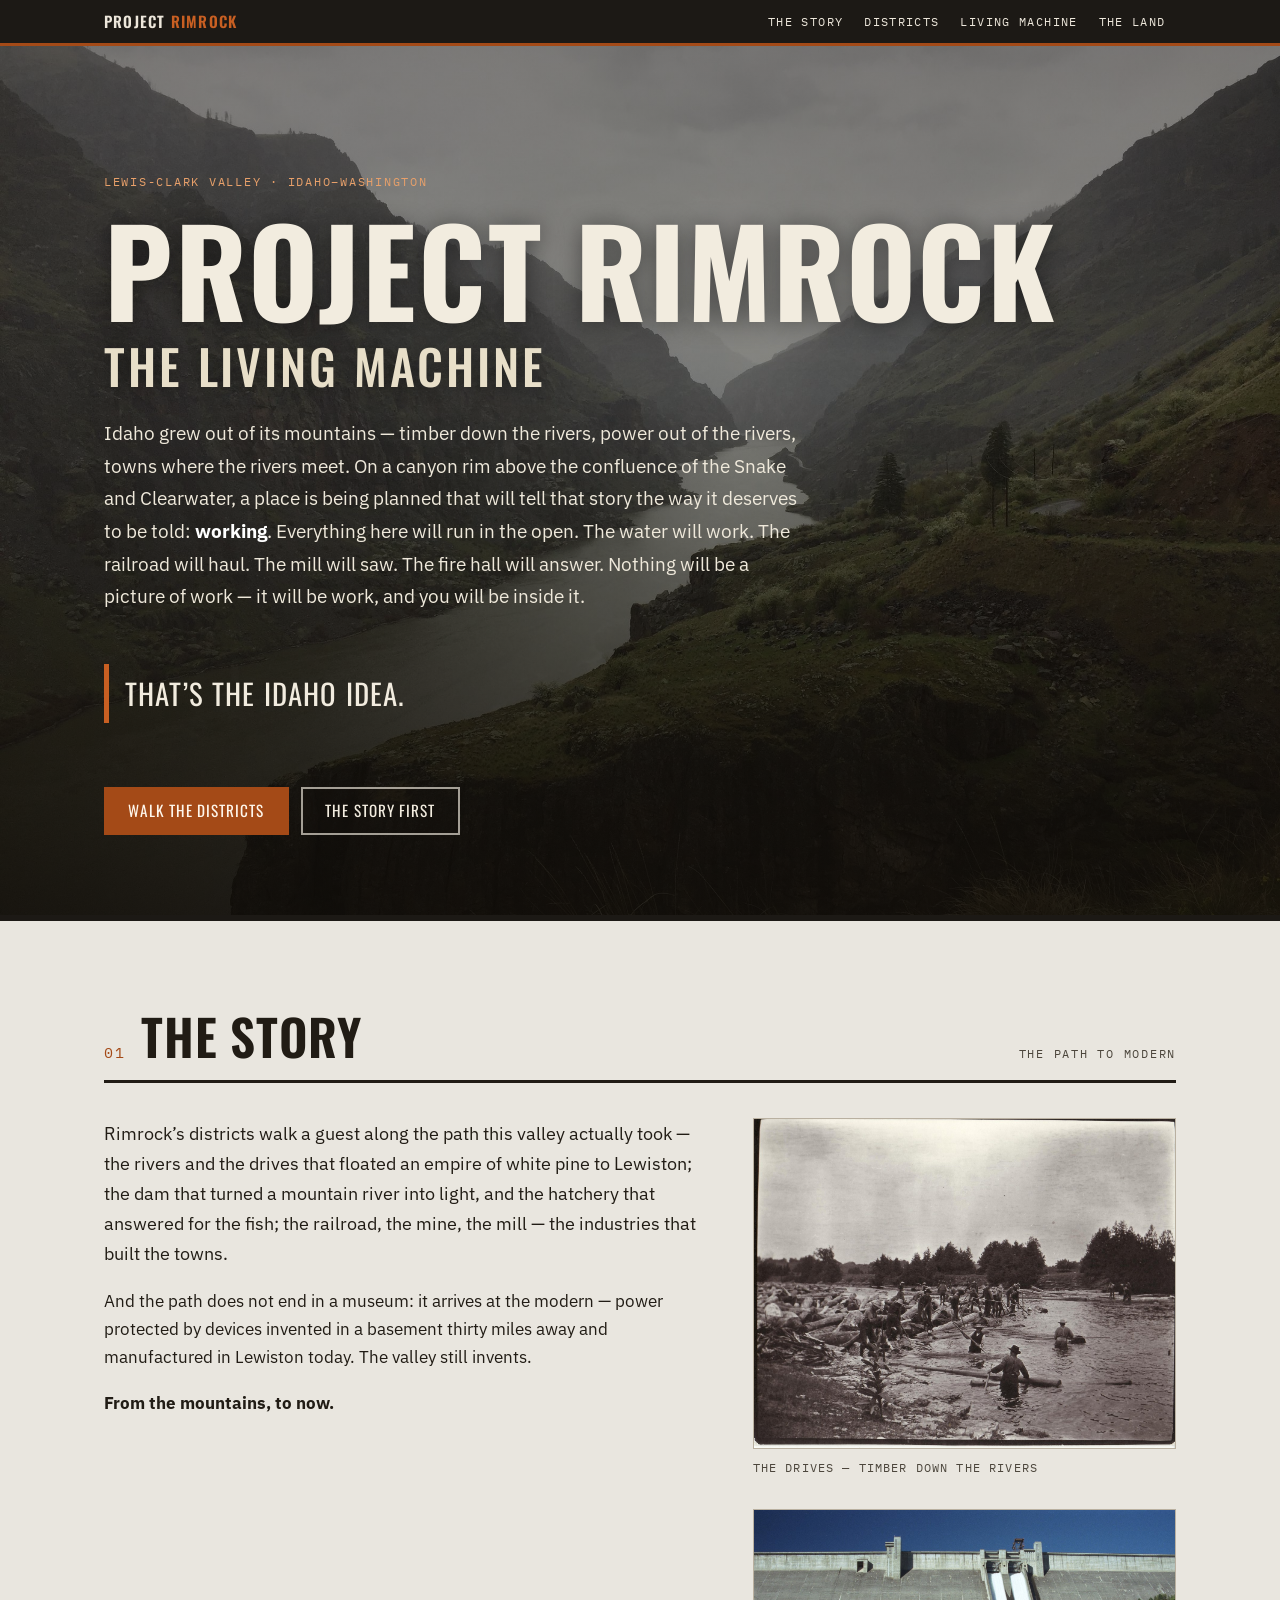
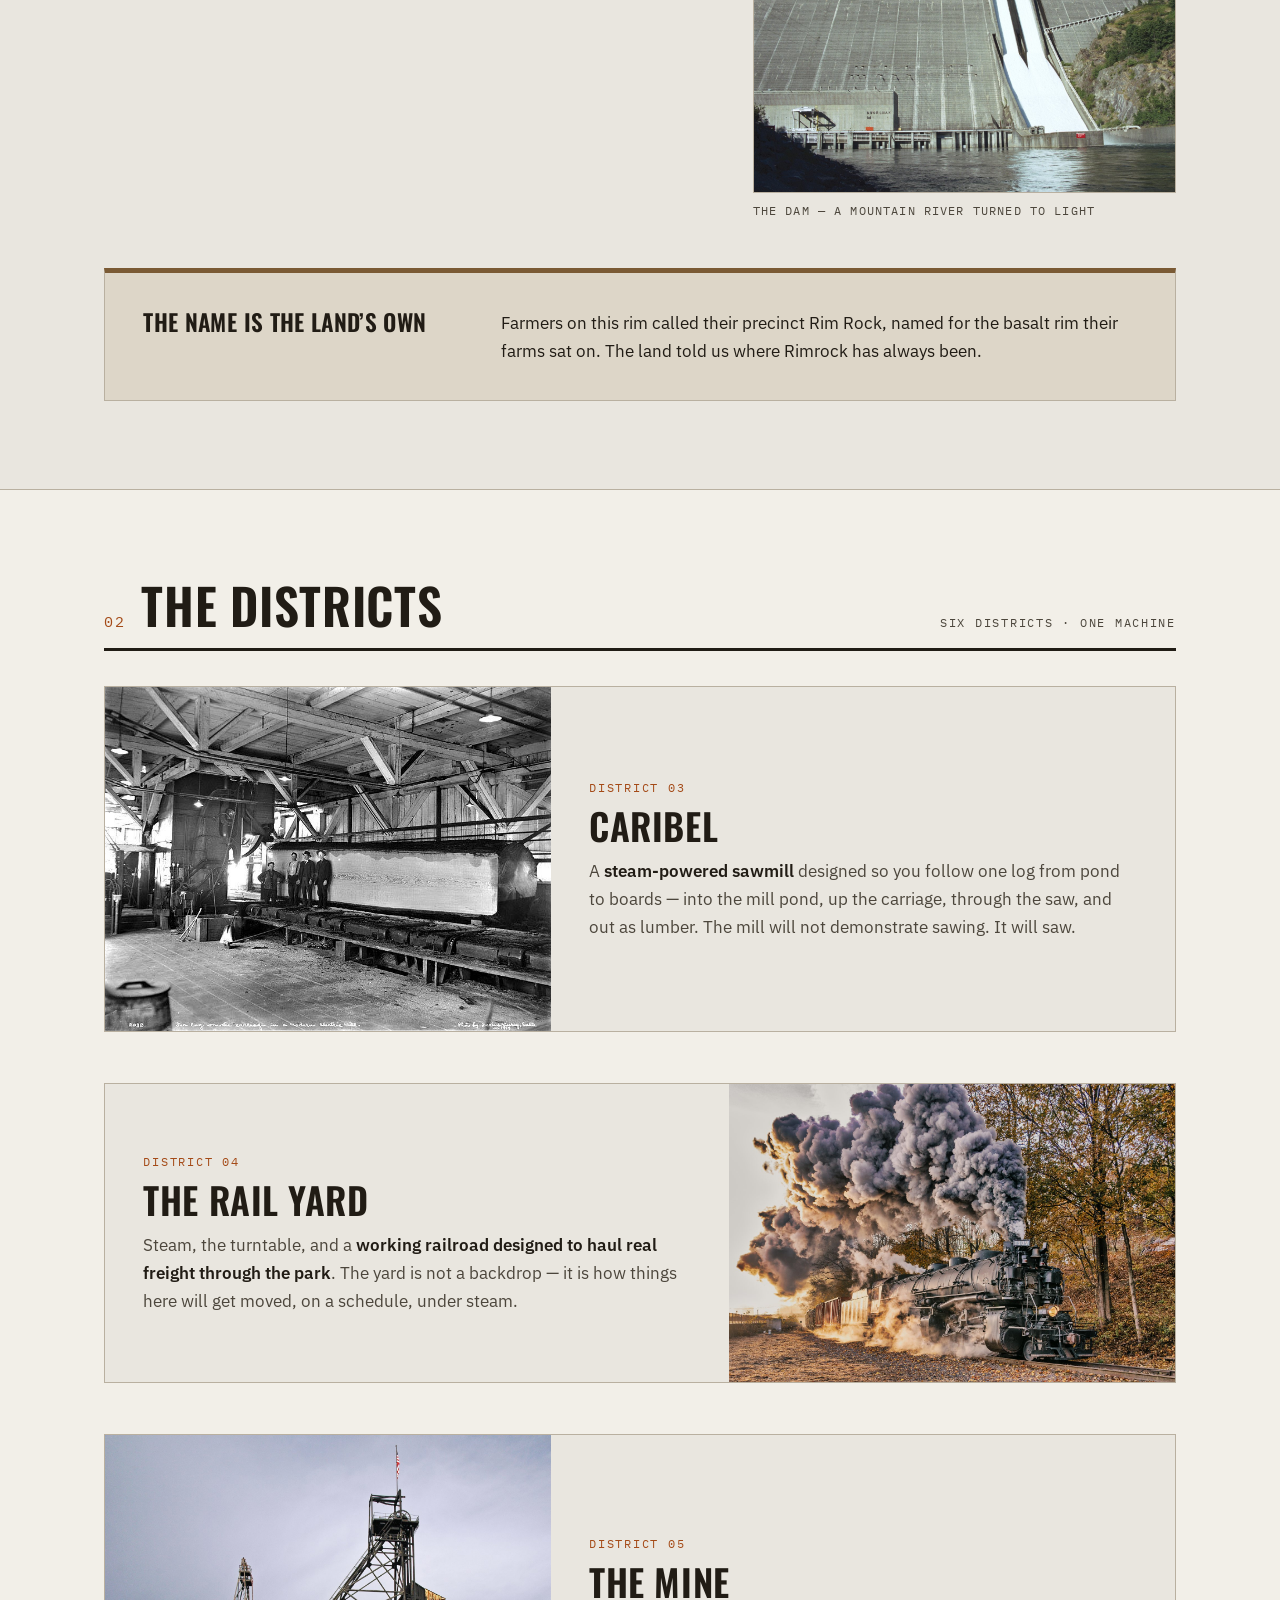
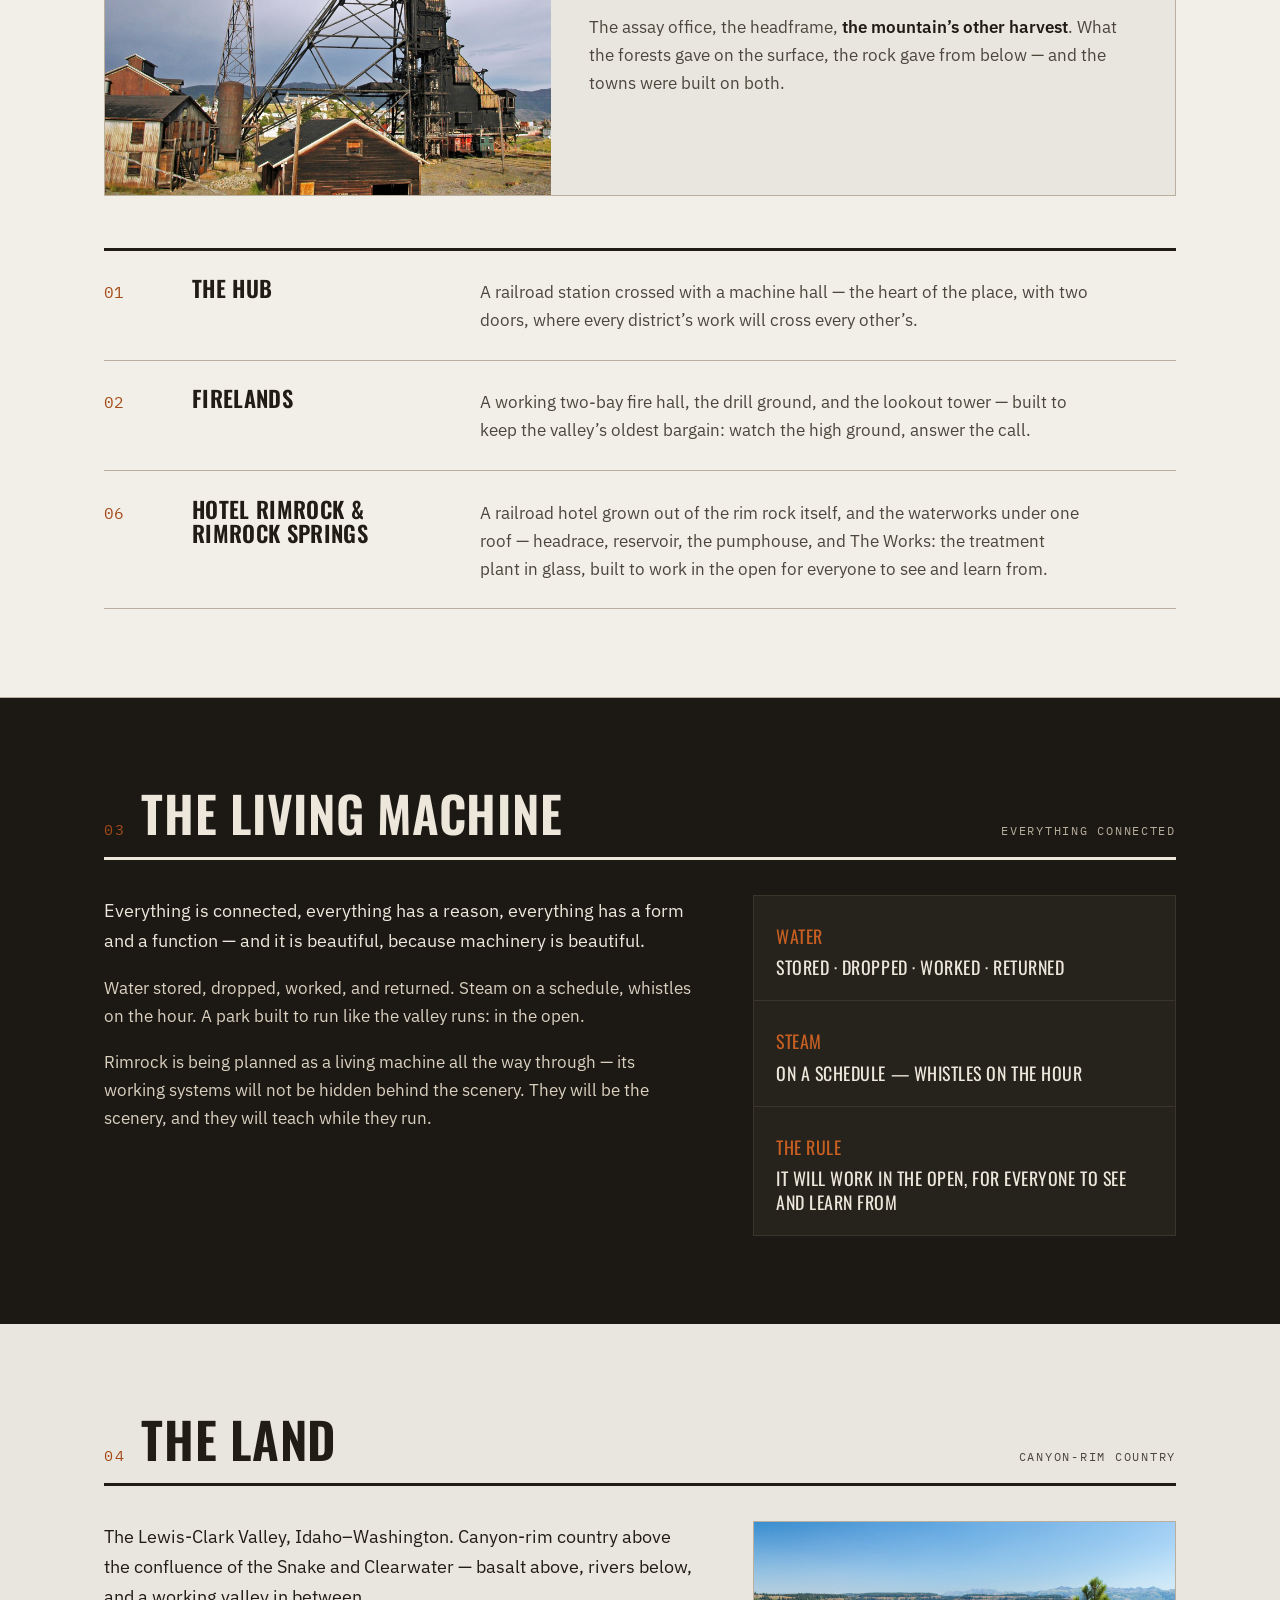
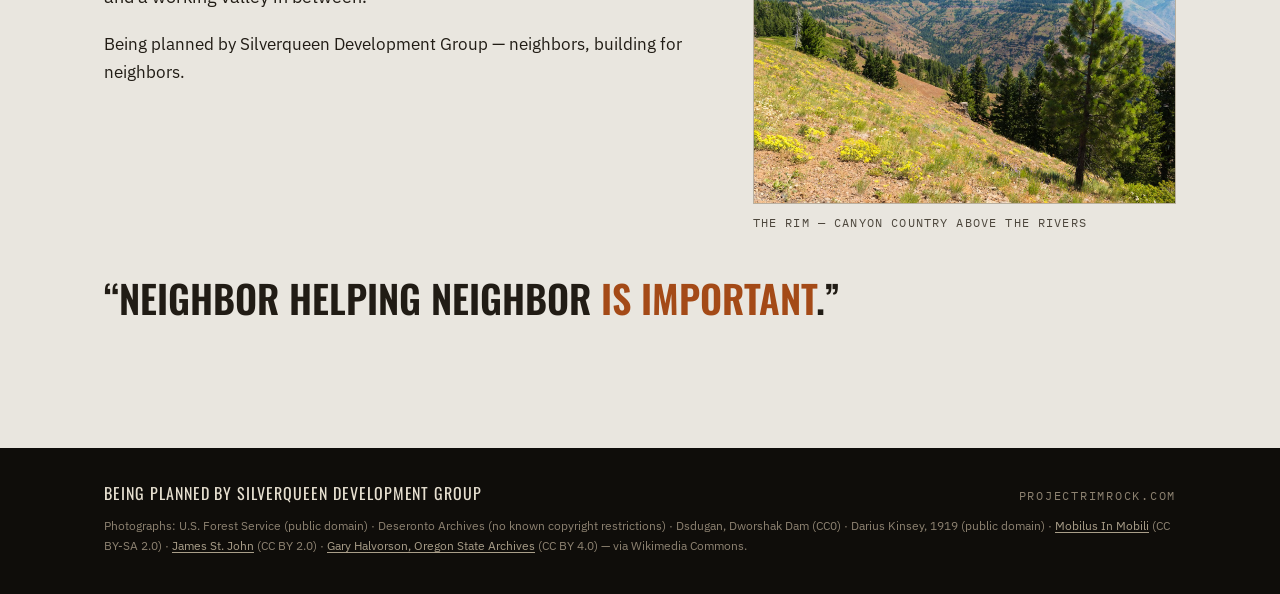
==== index.html @ c1a07d6e "Publish Project Rimrock website — story site for projectrimrock.com" ====
<!doctype html>
<html lang="en">
  <head>
    <meta charset="utf-8" />
    <meta name="viewport" content="width=device-width, initial-scale=1, viewport-fit=cover" />
    <meta name="color-scheme" content="light dark" />
    <meta name="description" content="Project Rimrock — the Living Machine. A working place on a canyon rim in the Lewis-Clark Valley, built around the story of how Idaho grew: timber, rivers, rail, mine, mill, and power. That's the Idaho idea." />
    <link rel="icon" href="data:," />
    <title>Project Rimrock</title>
    <link rel="preconnect" href="https://fonts.googleapis.com" />
    <link rel="preconnect" href="https://fonts.gstatic.com" crossorigin />
    <link href="https://fonts.googleapis.com/css2?family=Oswald:wght@400;500;600;700&family=IBM+Plex+Sans:ital,wght@0,400;0,500;0,600;1,400&family=IBM+Plex+Mono:wght@400;500&display=swap" rel="stylesheet" />
    <style>
      button, [role="button"], select, summary, input:not([type="checkbox"], [type="radio"]) { min-height: 2.75rem; }
      a { min-height: 2rem; }

      :root {
        color-scheme: light dark;
        --bg: #e9e6df;
        --bg-raise: #f2efe8;
        --ink: #211c15;
        --ink-soft: #4c463c;
        --line: #b9b0a0;
        --basalt: #1c1915;
        --basalt-2: #26221c;
        --basalt-ink: #ede7db;
        --basalt-soft: #b7ad9c;
        --rust: #a44a17;
        --rust-bright: #c85f22;
        --timber: #7a5a34;
        --steel: #5d6066;
        --plate: #ddd6c8;
      }
      @media (prefers-color-scheme: dark) {
        :root {
          --bg: #171410;
          --bg-raise: #201c16;
          --ink: #ece5d6;
          --ink-soft: #b3a892;
          --line: #3d372c;
          --basalt: #100e0b;
          --basalt-2: #1a1712;
          --plate: #242019;
          --rust: #d97e3e;
          --rust-bright: #e08d4c;
        }
      }

      * { box-sizing: border-box; }
      html { scroll-behavior: smooth; }
      @media (prefers-reduced-motion: reduce) { html { scroll-behavior: auto; } }
      body {
        margin: 0;
        background: var(--bg);
        color: var(--ink);
        font-family: "IBM Plex Sans", system-ui, sans-serif;
        font-size: 1.0625rem;
        line-height: 1.65;
      }
      img { display: block; max-width: 100%; }
      h1, h2, h3, .display {
        font-family: "Oswald", "Arial Narrow", sans-serif;
        text-transform: uppercase;
        letter-spacing: 0.015em;
        line-height: 1.08;
        margin: 0;
      }
      .mono {
        font-family: "IBM Plex Mono", ui-monospace, monospace;
        font-size: 0.78rem;
        letter-spacing: 0.14em;
        text-transform: uppercase;
      }
      .wrap { max-width: 72rem; margin: 0 auto; padding: 0 1.25rem; }
      @media (min-width: 760px) { .wrap { padding: 0 2.5rem; } }

      /* ---------- top strip ---------- */
      .topstrip {
        background: var(--basalt);
        color: var(--basalt-ink);
        border-bottom: 3px solid var(--rust);
        position: sticky; top: 0; z-index: 20;
      }
      .topstrip .wrap {
        display: flex; align-items: center; justify-content: space-between;
        gap: 1rem; padding-top: 0.35rem; padding-bottom: 0.35rem;
      }
      .topstrip .mark {
        font-family: "Oswald", sans-serif; font-weight: 600;
        text-transform: uppercase; letter-spacing: 0.08em; font-size: 0.95rem;
        white-space: nowrap;
      }
      .topstrip .mark span { color: var(--rust-bright); }
      nav { display: flex; flex-wrap: wrap; }
      nav a {
        color: var(--basalt-ink); text-decoration: none;
        font-family: "IBM Plex Mono", monospace; font-size: 0.72rem;
        letter-spacing: 0.12em; text-transform: uppercase;
        display: inline-flex; align-items: center; padding: 0 0.65rem;
      }
      nav a:hover, nav a:focus-visible { color: var(--rust-bright); }
      @media (max-width: 620px) {
        nav a { padding: 0 0.45rem; font-size: 0.66rem; }
        .topstrip .mark { font-size: 0.82rem; }
        .topstrip .wrap { flex-direction: column; align-items: flex-start; gap: 0.1rem; padding-top: 0.5rem; padding-bottom: 0.5rem; }
        nav { margin-left: -0.45rem; }
      }

      /* ---------- hero ---------- */
      .hero {
        position: relative; color: #f2ecdf;
        background: #14110d;
        border-bottom: 6px solid var(--basalt);
      }
      .hero .photo { position: absolute; inset: 0; }
      .hero .photo img { width: 100%; height: 100%; object-fit: cover; object-position: center 38%; }
      .hero .shade {
        position: absolute; inset: 0;
        background: linear-gradient(180deg, rgba(16,13,9,0.55) 0%, rgba(16,13,9,0.42) 40%, rgba(16,13,9,0.88) 100%);
      }
      .hero .inner {
        position: relative; z-index: 2;
        padding: 4.5rem 0 3.5rem;
        max-width: 72rem; margin: 0 auto; padding-left: 1.25rem; padding-right: 1.25rem;
      }
      @media (min-width: 760px) { .hero .inner { padding: 7rem 2.5rem 5rem; } }
      .hero .mono { color: #e8a06a; }
      .hero h1 {
        font-size: clamp(3rem, 11vw, 7.5rem);
        font-weight: 700; margin: 0.6rem 0 0;
        text-shadow: 0 2px 24px rgba(0,0,0,0.45);
      }
      .hero h1 .thin { display: block; font-size: clamp(1.5rem, 4.6vw, 3rem); font-weight: 500; color: #e8dfc9; letter-spacing: 0.06em; margin-top: 0.4rem; }
      .hero .lede {
        max-width: 44rem; margin-top: 1.6rem;
        font-size: clamp(1.02rem, 2.4vw, 1.2rem); line-height: 1.7;
        color: #efe9db;
      }
      .hero .lede strong { color: #fff; }
      .hero .idea {
        margin-top: 2rem; display: inline-block;
        border-left: 5px solid var(--rust-bright);
        padding: 0.35rem 0 0.35rem 1rem;
        font-family: "Oswald", sans-serif; text-transform: uppercase;
        font-size: clamp(1.25rem, 3.4vw, 1.8rem); letter-spacing: 0.04em;
      }
      .hero .jump { margin-top: 2.2rem; display: flex; flex-wrap: wrap; gap: 0.75rem; }
      .btn {
        display: inline-flex; align-items: center; justify-content: center;
        min-height: 3rem; padding: 0.6rem 1.4rem;
        font-family: "Oswald", sans-serif; text-transform: uppercase; letter-spacing: 0.07em; font-size: 0.95rem;
        text-decoration: none; border: 2px solid transparent; cursor: pointer;
      }
      .btn-rust { background: var(--rust); color: #fff7ec; }
      .btn-rust:hover, .btn-rust:focus-visible { background: var(--rust-bright); }
      .btn-ghost { border-color: rgba(242,236,223,0.65); color: #f2ecdf; background: rgba(20,17,13,0.25); }
      .btn-ghost:hover, .btn-ghost:focus-visible { border-color: #fff; color: #fff; }

      /* ---------- sections ---------- */
      section { padding: 4rem 0; }
      @media (min-width: 760px) { section { padding: 5.5rem 0; } }
      .sec-head { display: flex; align-items: baseline; gap: 1rem; border-bottom: 3px solid var(--ink); padding-bottom: 0.9rem; margin-bottom: 2.2rem; }
      .sec-head .no { font-family: "IBM Plex Mono", monospace; color: var(--rust); font-size: 0.95rem; letter-spacing: 0.1em; }
      .sec-head h2 { font-size: clamp(1.9rem, 5.4vw, 3.1rem); font-weight: 600; }
      .sec-head .tag { margin-left: auto; color: var(--ink-soft); text-align: right; }
      @media (max-width: 620px) { .sec-head .tag { display: none; } }
      .cols { display: grid; gap: 2.5rem; }
      @media (min-width: 900px) { .cols { grid-template-columns: 7fr 5fr; gap: 3.5rem; } }
      .body-copy p { margin: 0 0 1.15rem; max-width: 38rem; }
      .body-copy p:first-child { font-size: 1.14rem; }
      figure { margin: 0; }
      figure img { width: 100%; height: auto; border: 1px solid var(--line); }
      figcaption {
        font-family: "IBM Plex Mono", monospace; font-size: 0.72rem; letter-spacing: 0.1em;
        text-transform: uppercase; color: var(--ink-soft); padding-top: 0.55rem;
      }
      .fig-stack { display: grid; gap: 2rem; align-content: start; }

      .nameplate {
        margin-top: 3rem; background: var(--plate);
        border: 1px solid var(--line); border-top: 5px solid var(--timber);
        padding: 1.8rem 1.6rem;
        display: grid; gap: 1rem;
      }
      @media (min-width: 900px) { .nameplate { grid-template-columns: 4fr 8fr; gap: 2.5rem; padding: 2.2rem 2.4rem; } }
      .nameplate h3 { font-size: 1.45rem; font-weight: 600; }
      .nameplate p { margin: 0; max-width: 44rem; }

      /* ---------- districts ---------- */
      #districts { background: var(--bg-raise); border-top: 1px solid var(--line); border-bottom: 1px solid var(--line); }
      .district-feature {
        display: grid; margin-bottom: 3.2rem;
        border: 1px solid var(--line); background: var(--bg);
      }
      @media (min-width: 900px) {
        .district-feature { grid-template-columns: 5fr 7fr; }
        .district-feature.flip { grid-template-columns: 7fr 5fr; }
        .district-feature.flip .d-photo { order: 2; }
      }
      .d-photo img { width: 100%; height: 100%; object-fit: cover; min-height: 15rem; }
      .d-body { padding: 1.7rem 1.5rem 1.9rem; display: flex; flex-direction: column; justify-content: center; }
      @media (min-width: 760px) { .d-body { padding: 2.3rem 2.4rem; } }
      .d-body .mono { color: var(--rust); }
      .d-body h3 { font-size: clamp(1.6rem, 4vw, 2.3rem); font-weight: 600; margin: 0.5rem 0 0.7rem; }
      .d-body p { margin: 0; max-width: 34rem; color: var(--ink-soft); }
      .d-body p b { color: var(--ink); font-weight: 600; }

      .district-rows { border-top: 3px solid var(--ink); }
      .d-row {
        display: grid; gap: 0.4rem 2rem; padding: 1.6rem 0;
        border-bottom: 1px solid var(--line);
      }
      @media (min-width: 820px) { .d-row { grid-template-columns: 3.5rem 16rem 1fr; align-items: baseline; } }
      .d-row .num { font-family: "IBM Plex Mono", monospace; color: var(--rust); font-size: 1rem; }
      .d-row h3 { font-size: 1.4rem; font-weight: 600; }
      .d-row p { margin: 0; color: var(--ink-soft); max-width: 38rem; }

      /* ---------- living machine ---------- */
      #machine { background: var(--basalt); color: var(--basalt-ink); }
      #machine .sec-head { border-bottom-color: var(--basalt-ink); }
      #machine .sec-head .tag { color: var(--basalt-soft); }
      #machine .body-copy p { color: #d9d0bf; }
      #machine .body-copy p:first-child { color: var(--basalt-ink); }
      .gears { display: grid; gap: 1px; background: #3a352b; border: 1px solid #3a352b; align-content: start; }
      .gear { background: var(--basalt-2); padding: 1.3rem 1.4rem; }
      .gear .mono { color: var(--rust-bright); }
      .gear p { margin: 0.45rem 0 0; font-family: "Oswald", sans-serif; text-transform: uppercase; letter-spacing: 0.03em; font-size: 1.12rem; line-height: 1.35; }

      /* ---------- land ---------- */
      .land-quote {
        margin-top: 2.6rem; text-align: left;
        font-family: "Oswald", sans-serif; text-transform: uppercase;
        font-size: clamp(1.5rem, 4.6vw, 2.4rem); font-weight: 600; line-height: 1.25;
      }
      .land-quote span { color: var(--rust); }

      footer {
        background: #0f0d0a; color: #a99e89;
        padding: 2rem 0 2.4rem; font-size: 0.9rem;
      }
      footer .wrap { display: flex; flex-wrap: wrap; gap: 0.6rem 2.5rem; align-items: baseline; justify-content: space-between; }
      footer .built { font-family: "Oswald", sans-serif; text-transform: uppercase; letter-spacing: 0.06em; color: #e6dfd0; font-size: 1rem; }
      footer .mono { color: #8d8271; }
      footer .credits { flex-basis: 100%; font-size: 0.78rem; line-height: 1.6; color: #8d8271; margin: 0; }
      footer .credits a { color: #a99e89; text-decoration: underline; text-underline-offset: 2px; display: inline; min-height: 0; padding: 0.35rem 0; }
      footer .credits a:hover, footer .credits a:focus-visible { color: #e6dfd0; }
    </style>
  </head>
  <body>

    <div class="topstrip">
      <div class="wrap">
        <div class="mark">Project <span>Rimrock</span></div>
        <nav aria-label="Sections">
          <a href="#story">The Story</a>
          <a href="#districts">Districts</a>
          <a href="#machine">Living Machine</a>
          <a href="#land">The Land</a>
        </nav>
      </div>
    </div>

    <!-- HERO -->
    <header class="hero">
      <div class="photo" aria-hidden="true"><img src="[data-uri]" alt="" /></div>
      <div class="shade" aria-hidden="true"></div>
      <div class="inner">
        <p class="mono">Lewis-Clark Valley &middot; Idaho&ndash;Washington</p>
        <h1>Project Rimrock <span class="thin">The Living Machine</span></h1>
        <p class="lede">Idaho grew out of its mountains &mdash; timber down the rivers, power out of the rivers, towns where the rivers meet. On a canyon rim above the confluence of the Snake and Clearwater, a place is being planned that will tell that story the way it deserves to be told: <strong>working</strong>. Everything here will run in the open. The water will work. The railroad will haul. The mill will saw. The fire hall will answer. Nothing will be a picture of work &mdash; it will be work, and you will be inside it.</p>
        <p class="idea">That&rsquo;s the Idaho idea.</p>
        <div class="jump">
          <a class="btn btn-rust" href="#districts">Walk the districts</a>
          <a class="btn btn-ghost" href="#story">The story first</a>
        </div>
      </div>
    </header>

    <main>
      <!-- THE STORY -->
      <section id="story">
        <div class="wrap">
          <div class="sec-head">
            <span class="no">01</span>
            <h2>The Story</h2>
            <span class="tag mono">The path to modern</span>
          </div>
          <div class="cols">
            <div class="body-copy">
              <p>Rimrock&rsquo;s districts walk a guest along the path this valley actually took &mdash; the rivers and the drives that floated an empire of white pine to Lewiston; the dam that turned a mountain river into light, and the hatchery that answered for the fish; the railroad, the mine, the mill &mdash; the industries that built the towns.</p>
              <p>And the path does not end in a museum: it arrives at the modern &mdash; power protected by devices invented in a basement thirty miles away and manufactured in Lewiston today. The valley still invents.</p>
              <p><strong>From the mountains, to now.</strong></p>
            </div>
            <div class="fig-stack">
              <figure>
                <img src="[data-uri]" alt="Historic photograph of river drivers working a log drive, wading and poling logs down a river choked with timber" width="1400" height="1095" />
                <figcaption>The drives &mdash; timber down the rivers</figcaption>
              </figure>
              <figure>
                <img src="[data-uri]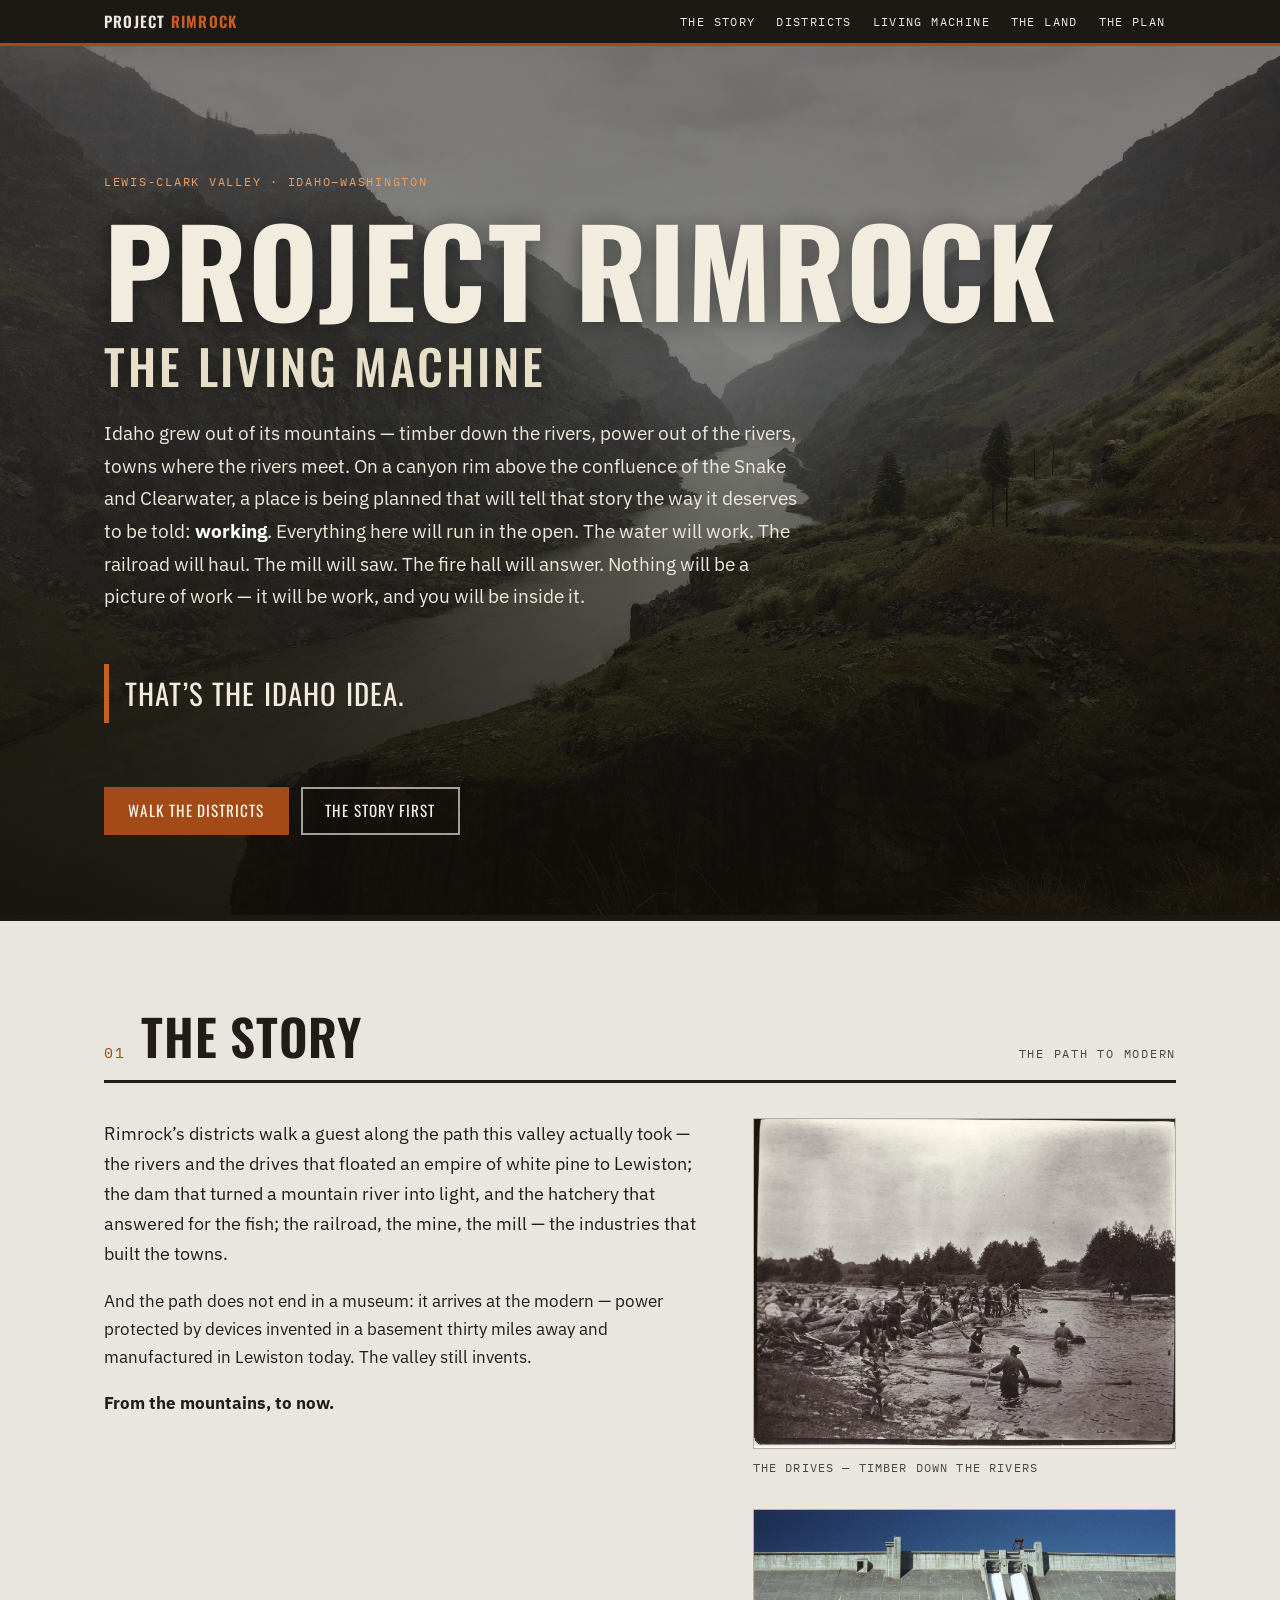
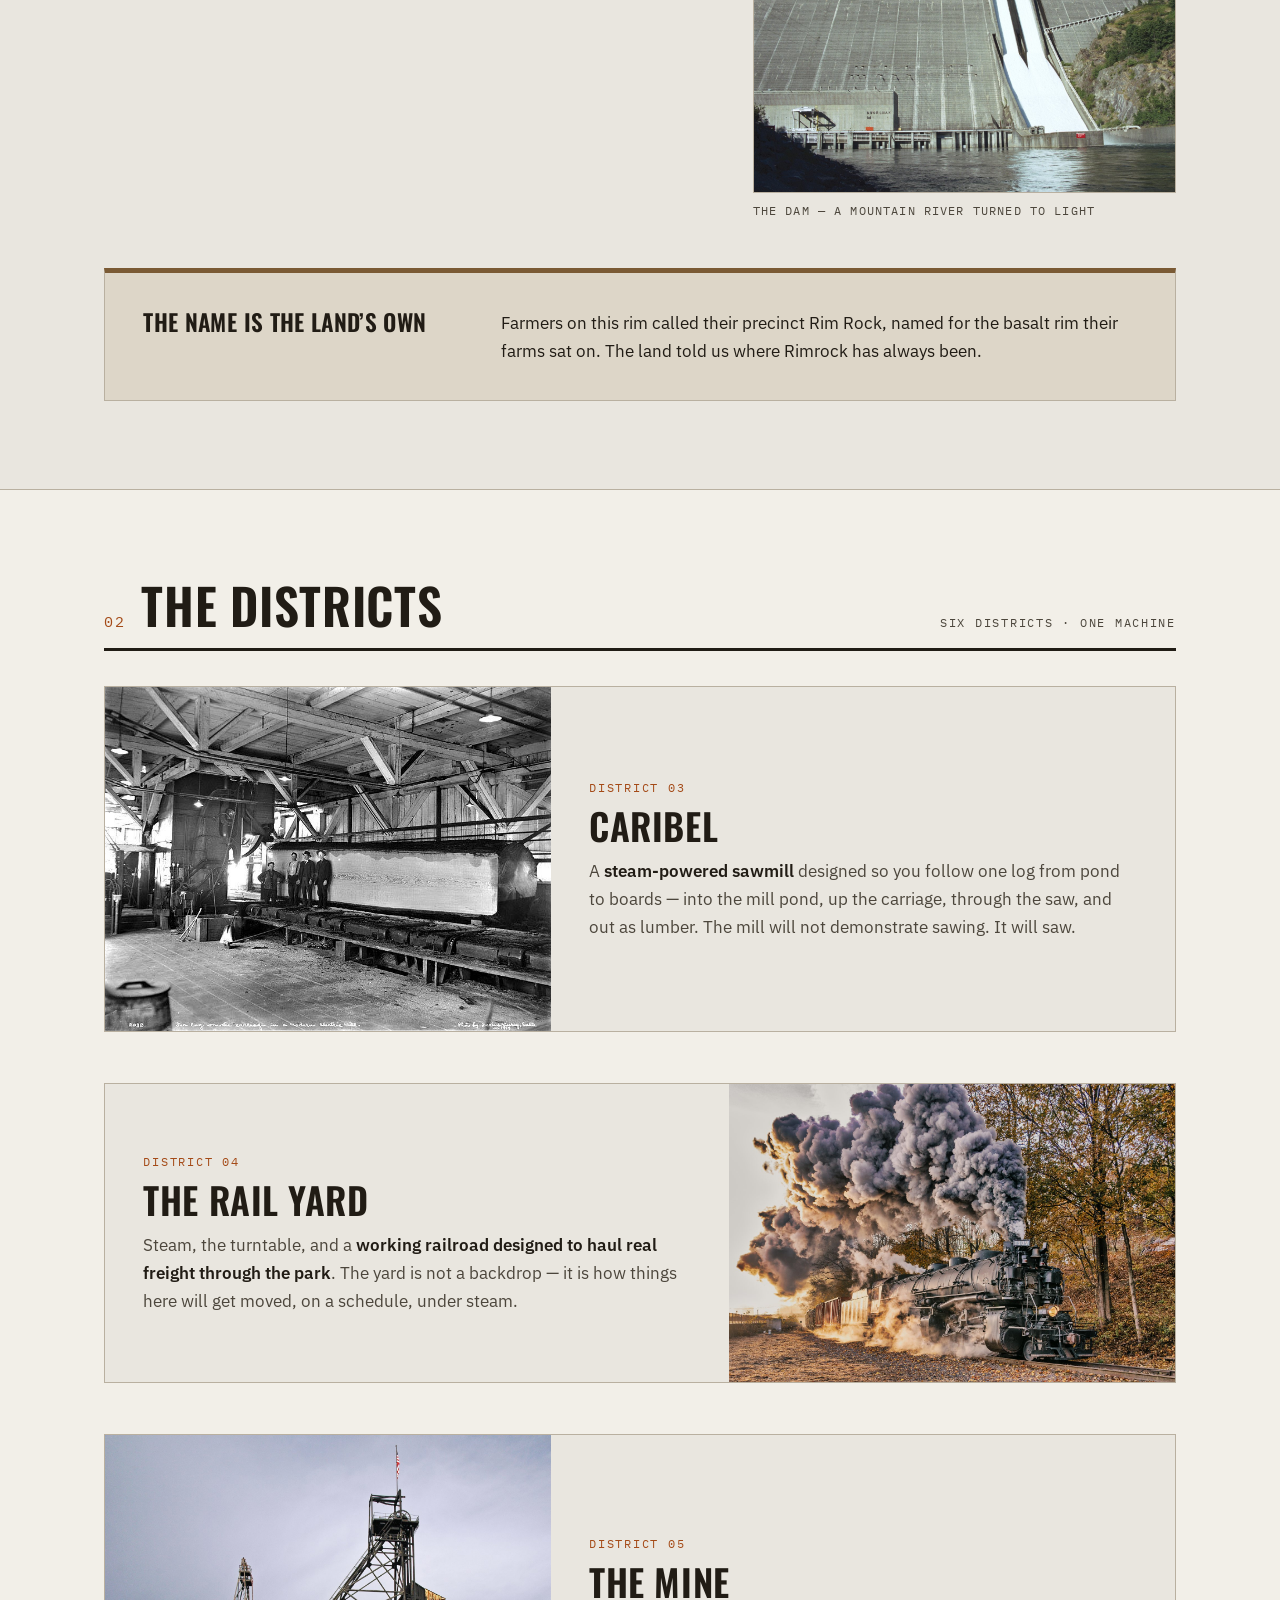
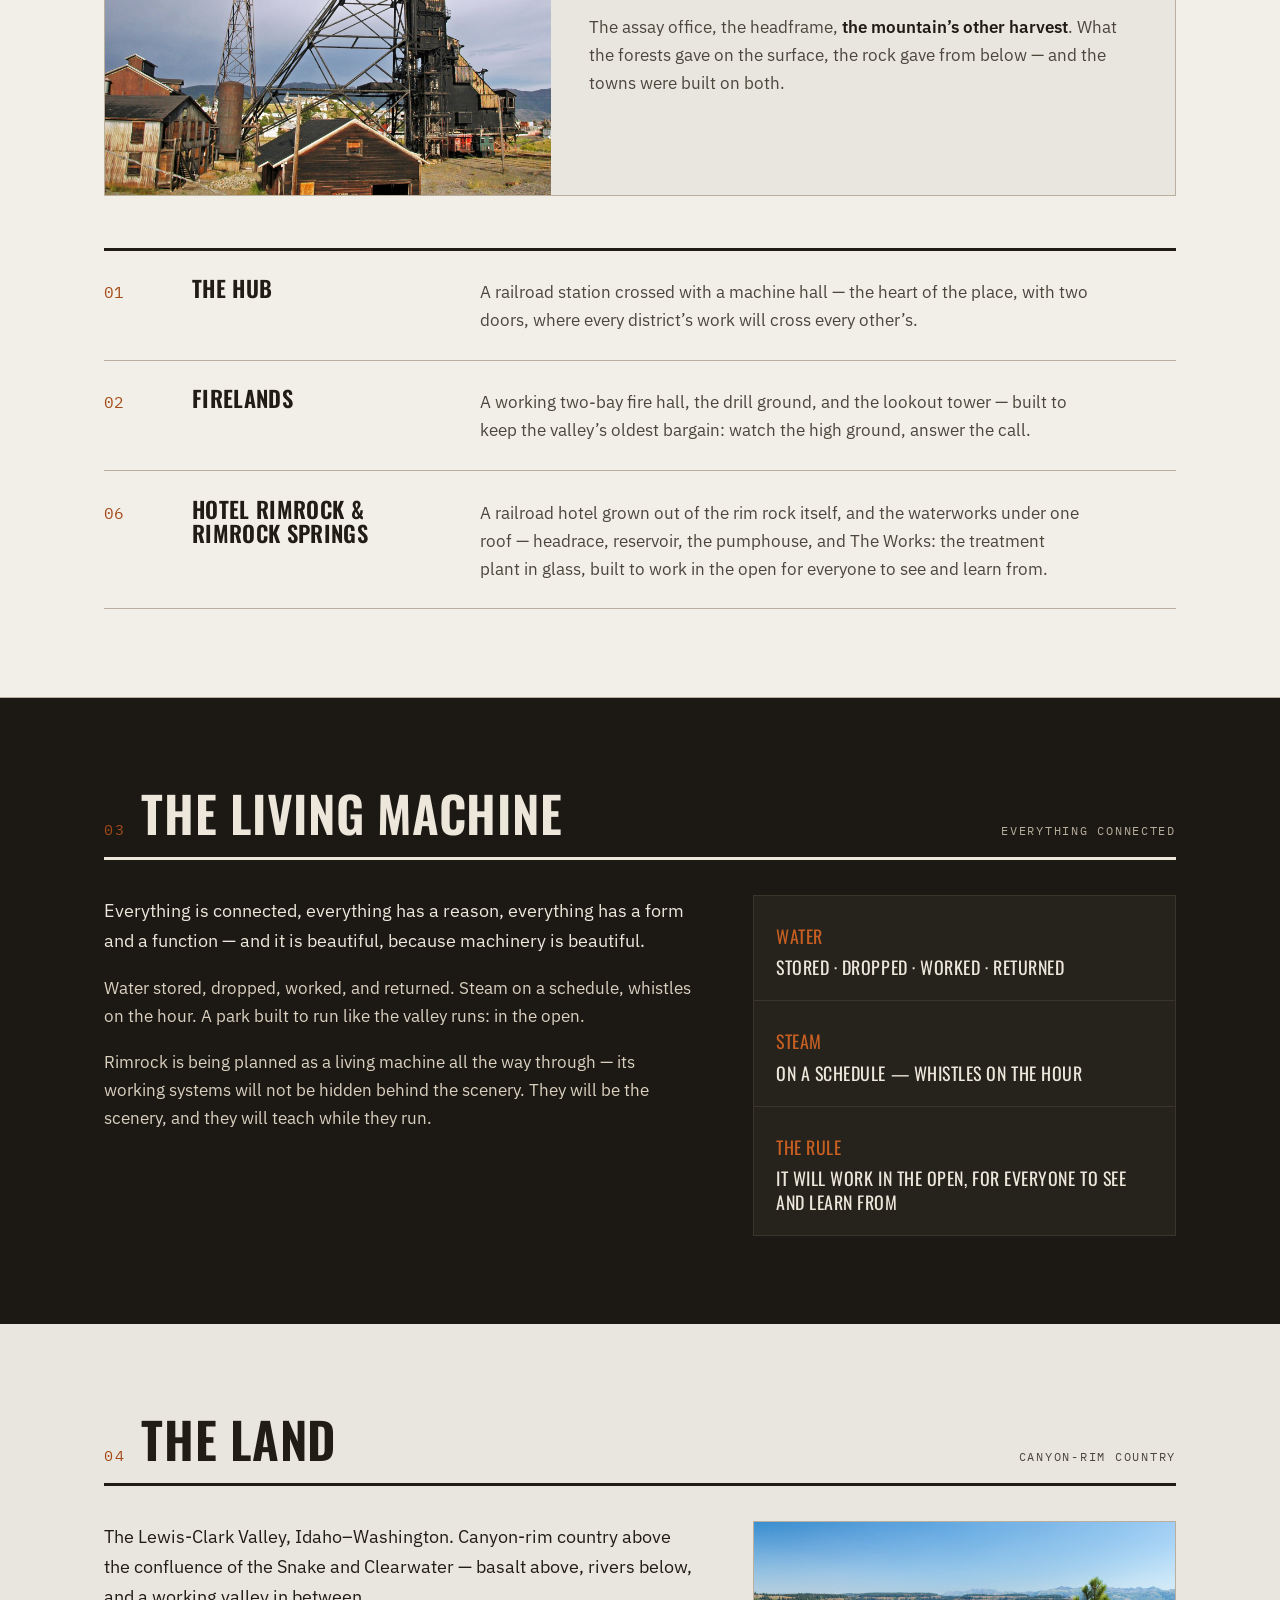
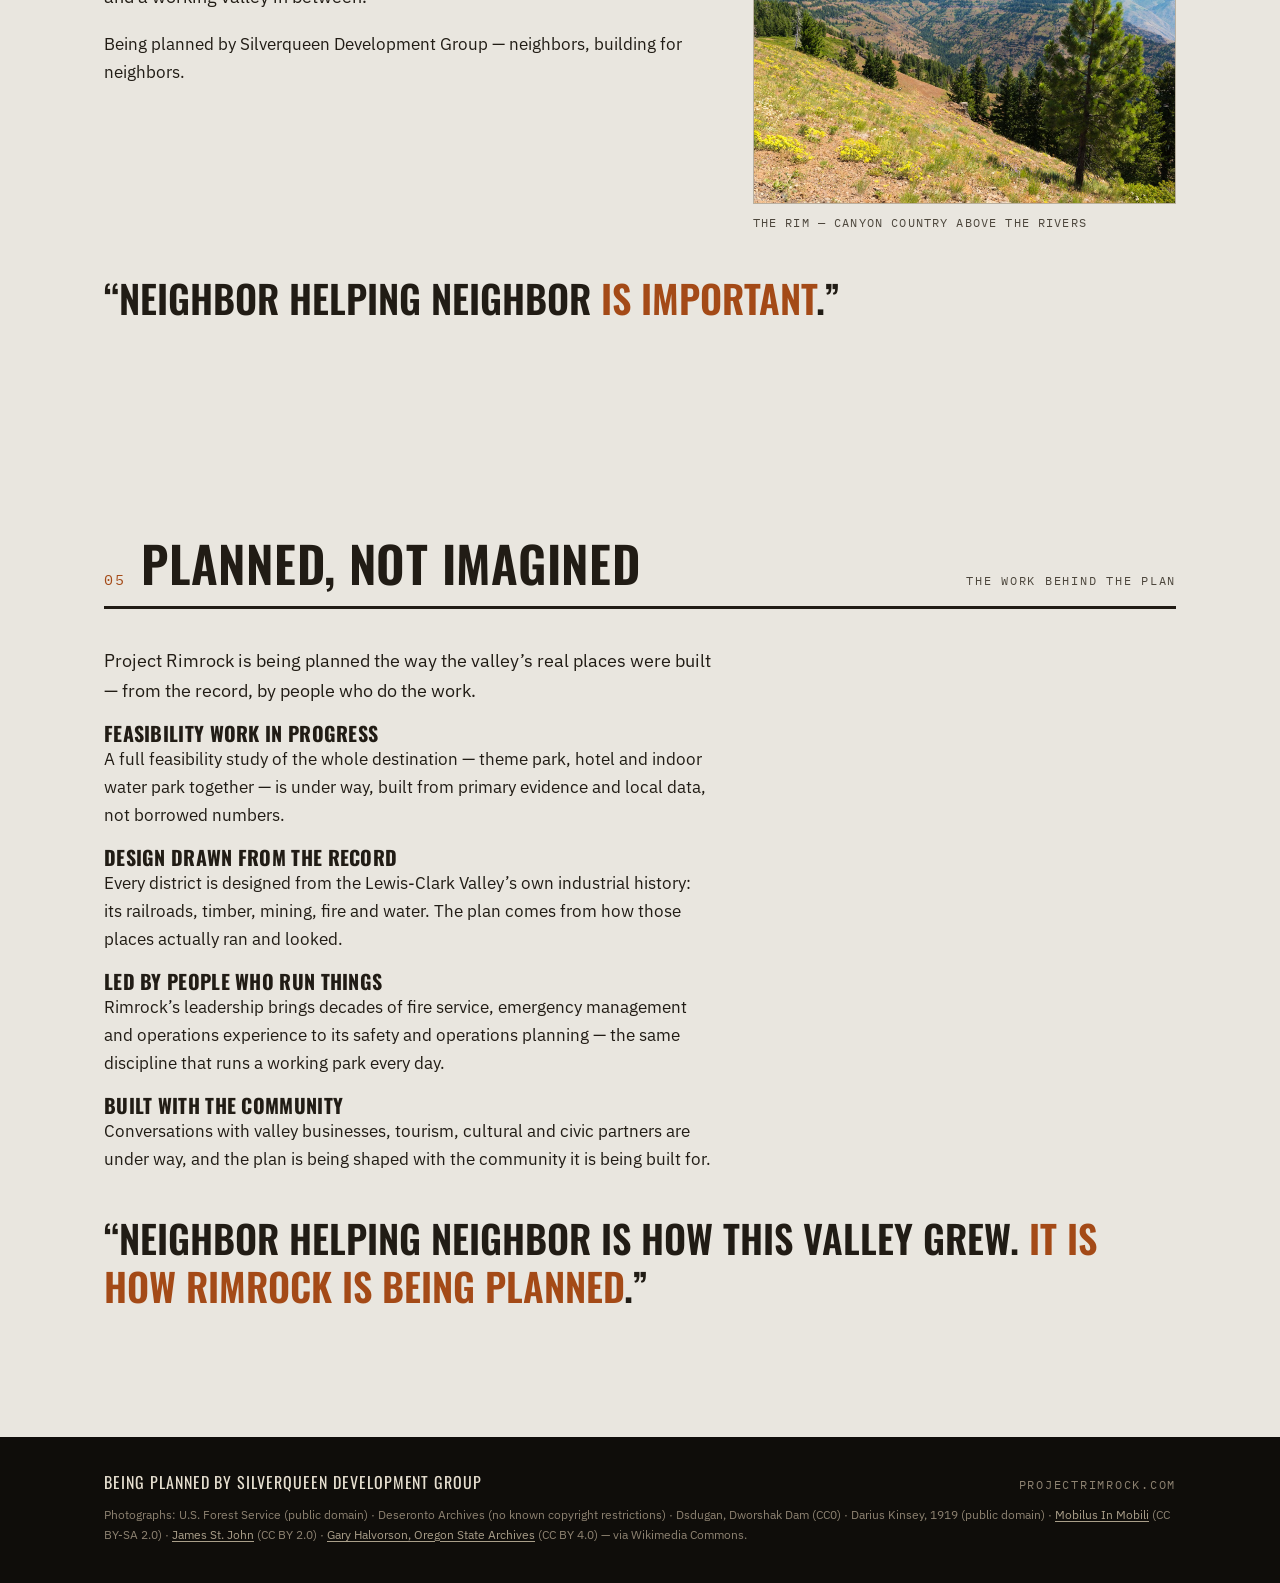
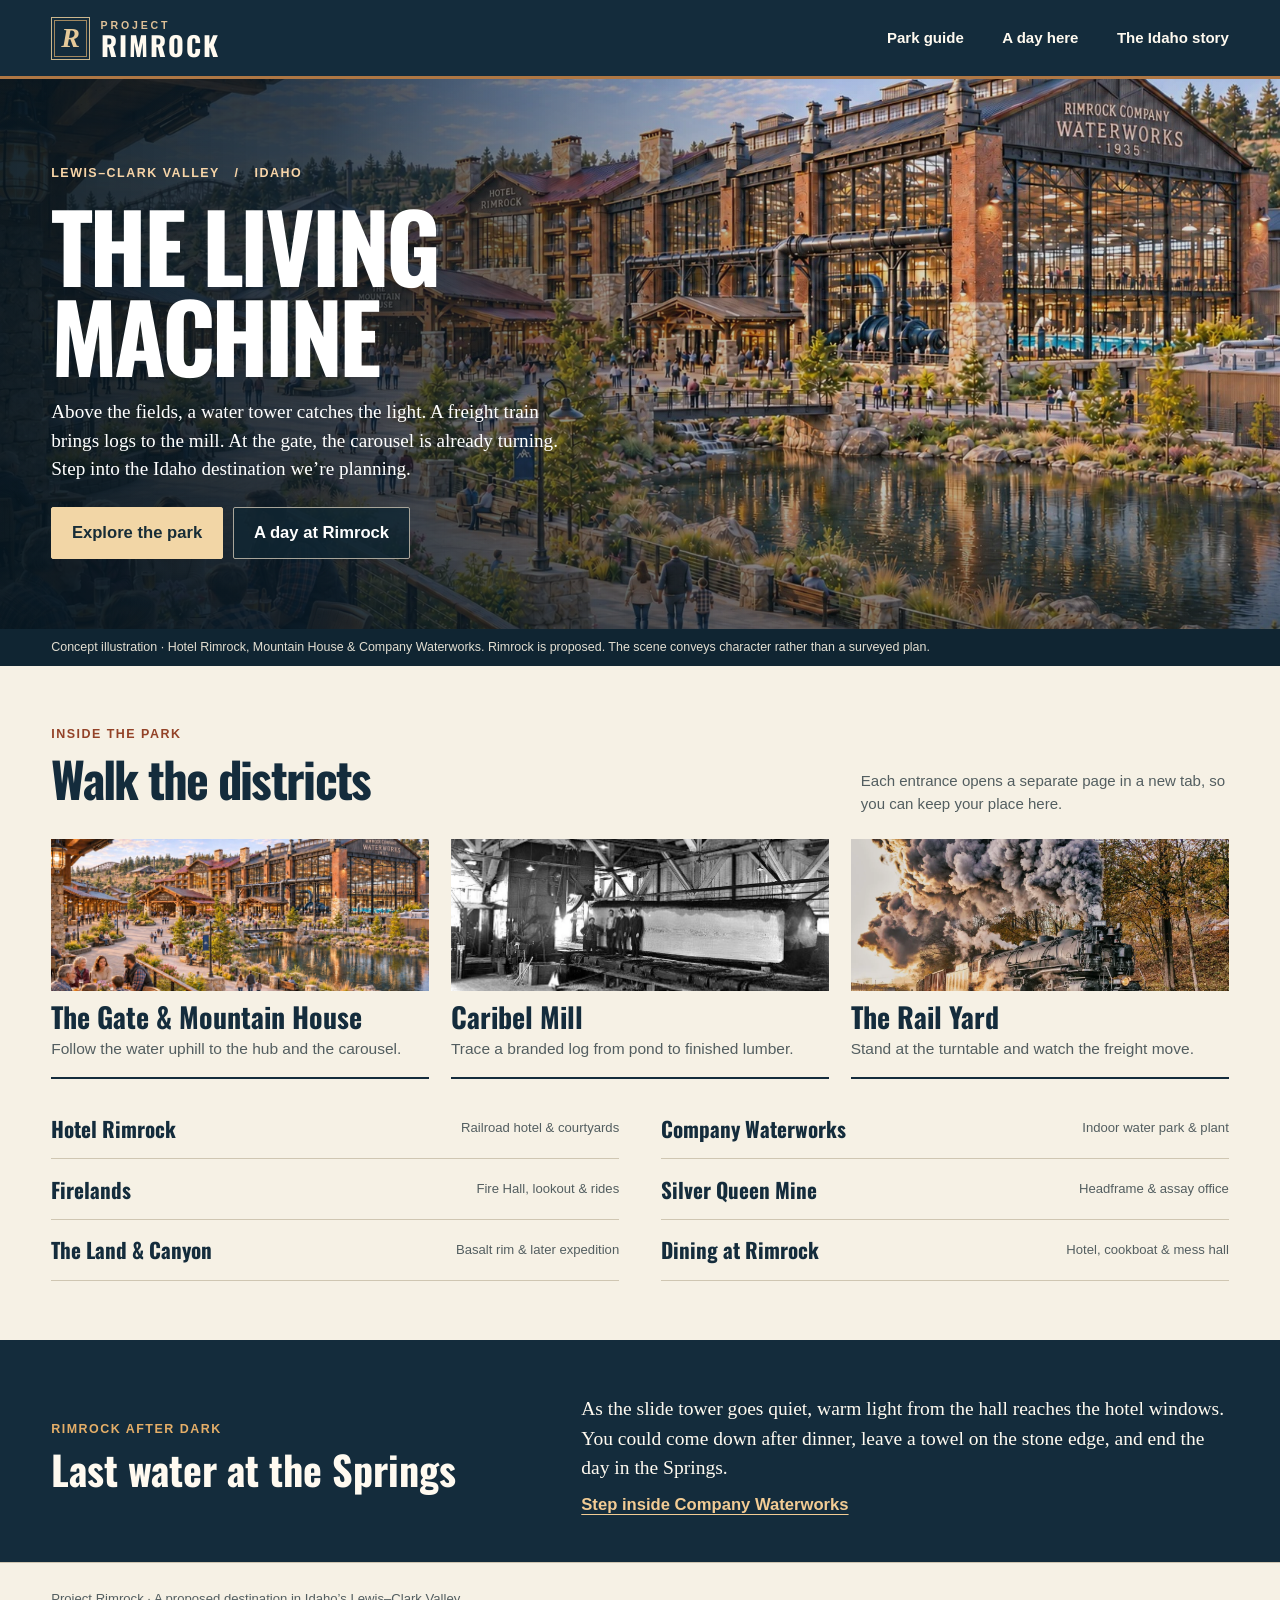
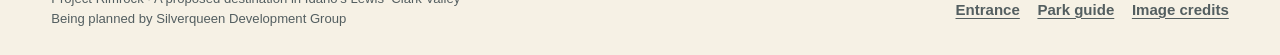
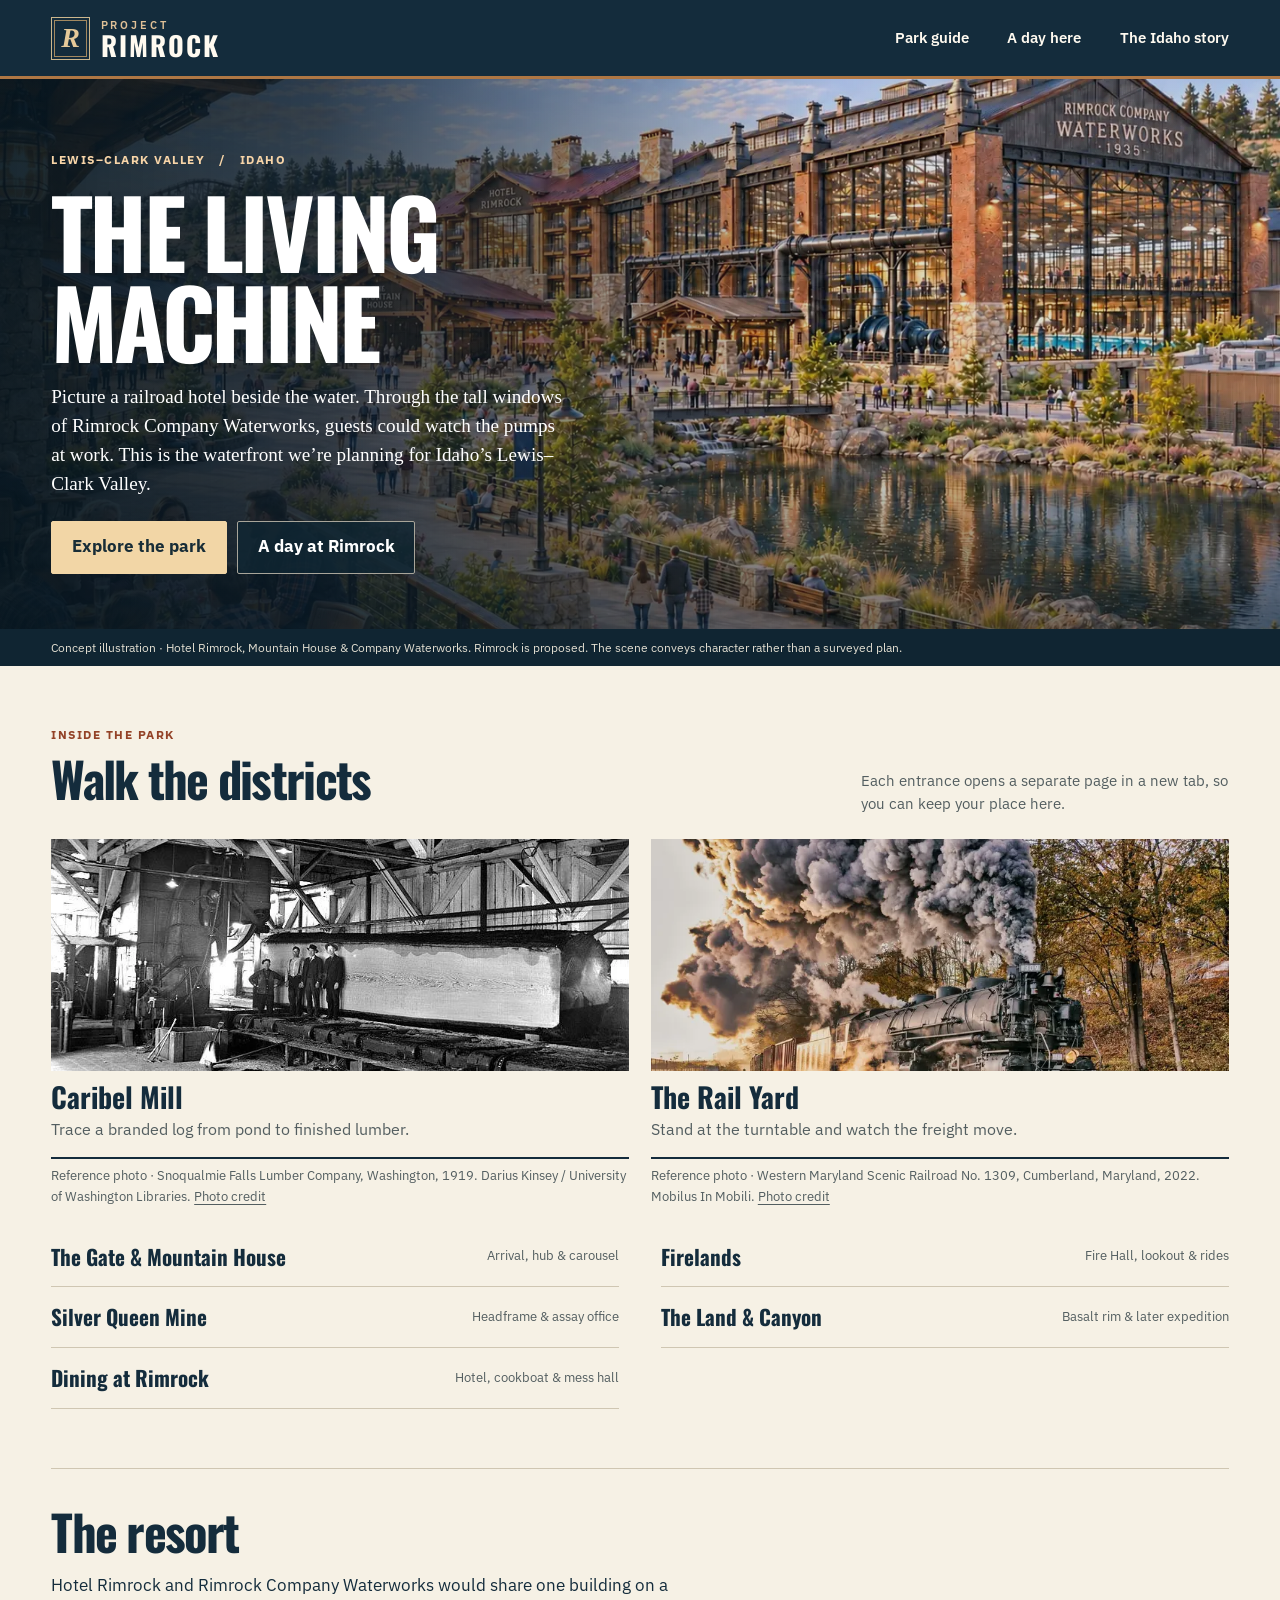
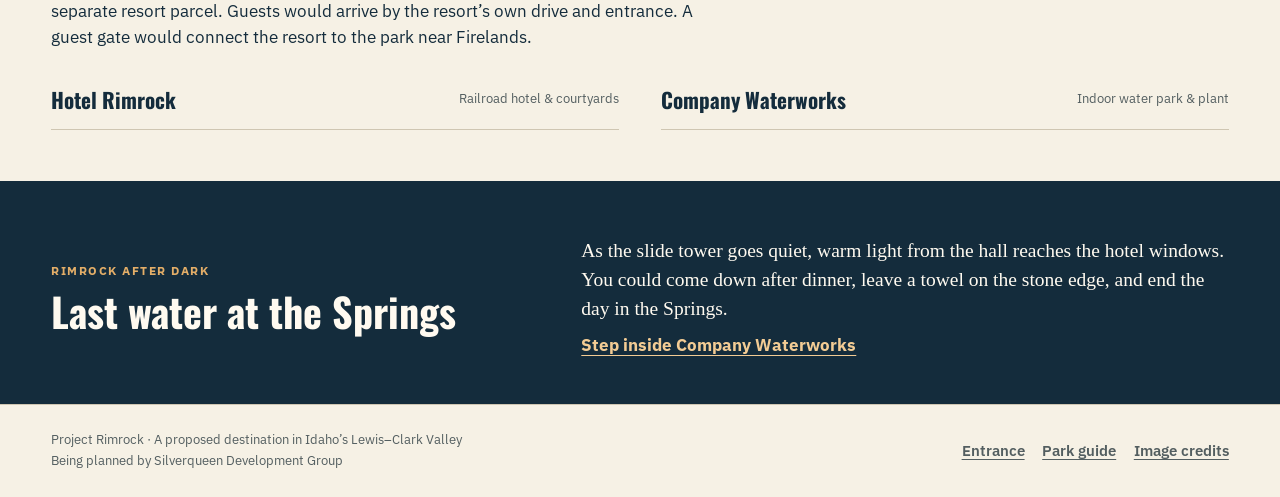
